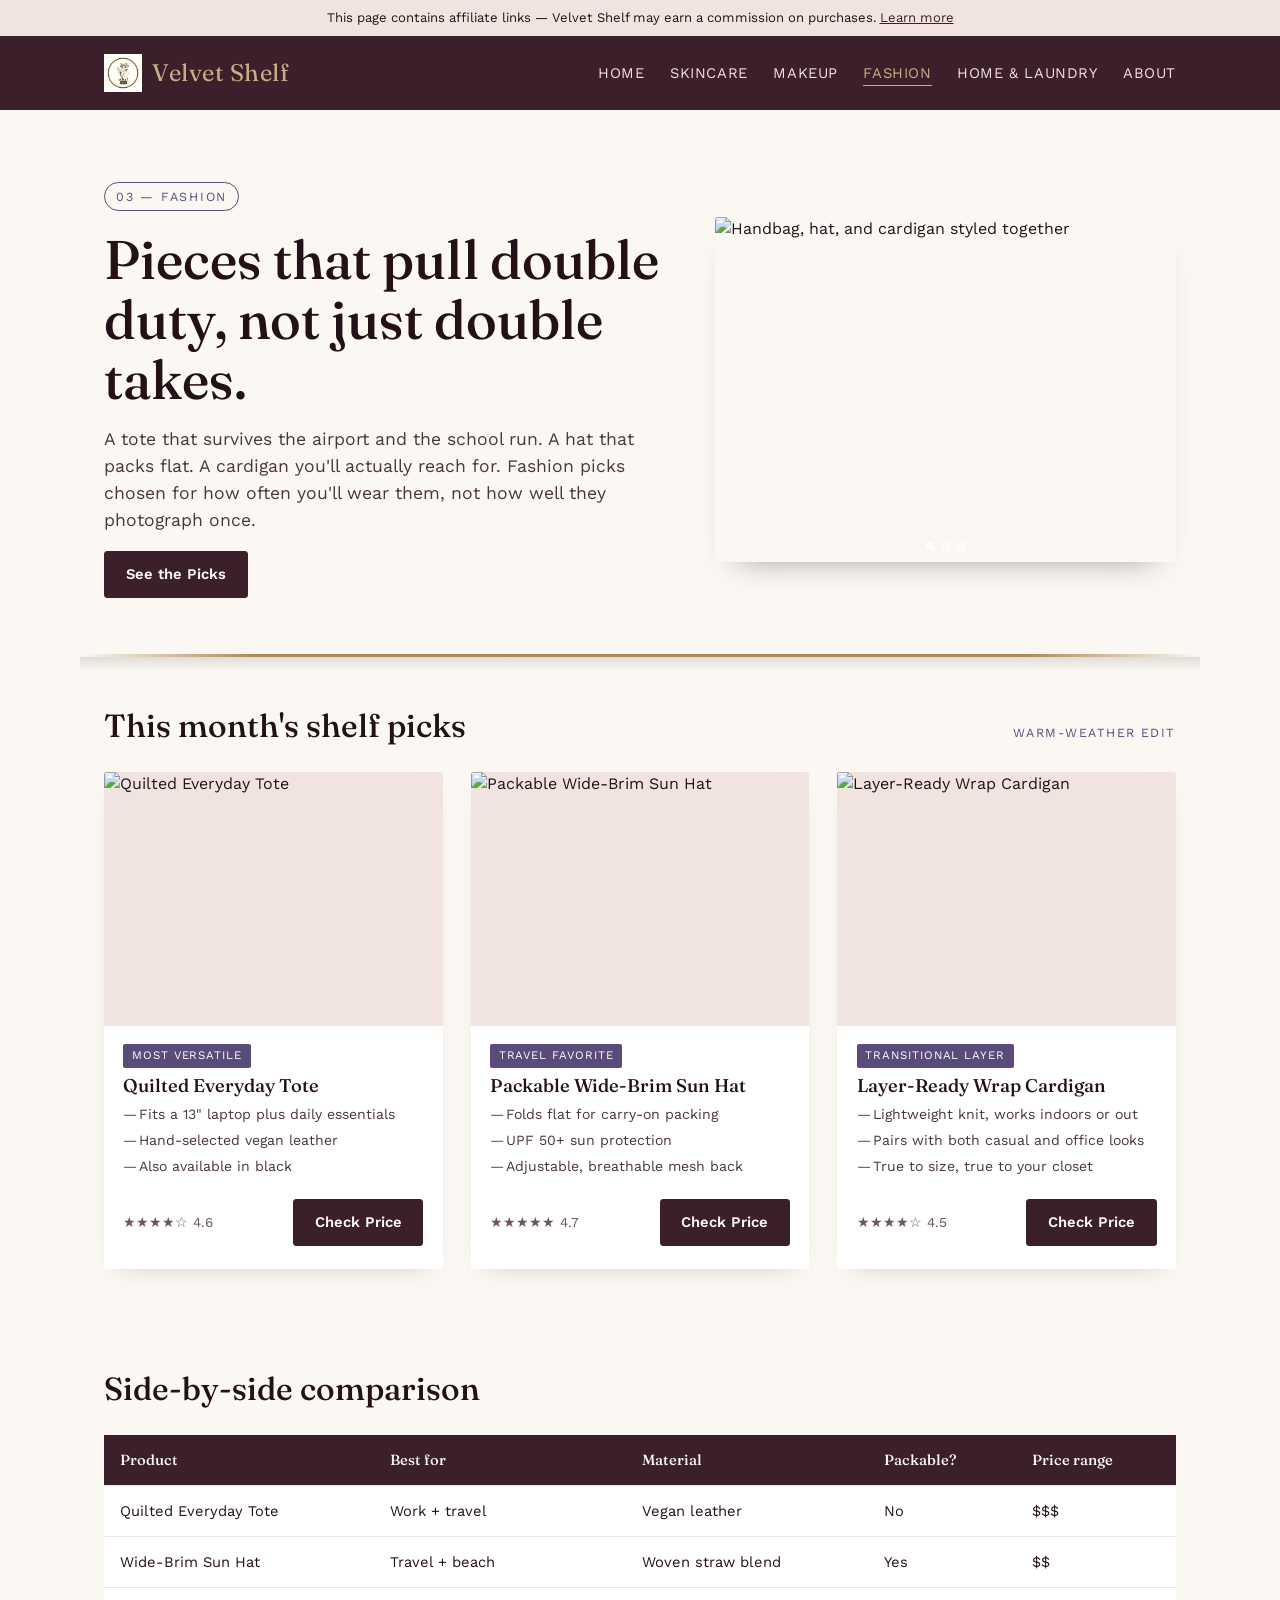
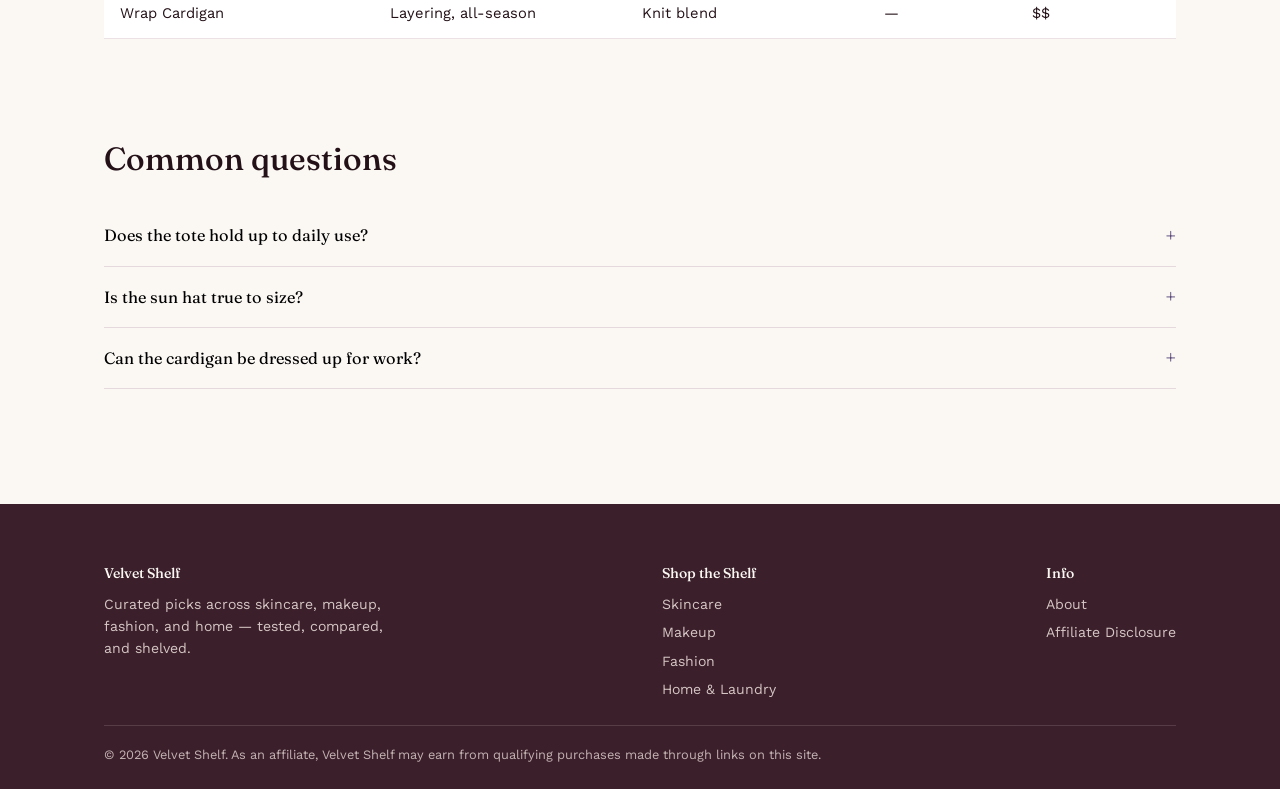
==== fashion.html @ 4e0bd6f6 "initial upload." ====
<!DOCTYPE html>
<html lang="en">
<head>
<meta charset="UTF-8">
<meta name="viewport" content="width=device-width, initial-scale=1.0">
<title>Women's Fashion Picks — Velvet Shelf</title>
<meta name="description" content="Velvet Shelf's tested fashion picks — everyday bags, versatile layers, and accessories built to last a season, not a scroll.">

<meta property="og:title" content="Women's Fashion Picks — Velvet Shelf">
<meta property="og:description" content="Tested fashion picks, compared side by side.">
<meta property="og:image" content="/images/og-fashion.jpg">
<meta property="og:url" content="https://www.velvetshelf.com/fashion.html">
<meta property="og:type" content="website">

<meta name="p:domain_verify" content="REPLACE_WITH_YOUR_PINTEREST_CODE">

<script type="application/ld+json">
{
  "@context": "https://schema.org",
  "@type": "ItemList",
  "name": "Velvet Shelf Fashion Picks",
  "itemListElement": [
    { "@type": "Product", "position": 1, "name": "Quilted Everyday Tote" },
    { "@type": "Product", "position": 2, "name": "Packable Wide-Brim Sun Hat" },
    { "@type": "Product", "position": 3, "name": "Layer-Ready Wrap Cardigan" }
  ]
}
</script>

<link rel="stylesheet" href="/css/style.css">
</head>
<body class="niche-fashion" data-niche="fashion">

<div class="disclosure-banner">
  This page contains affiliate links — Velvet Shelf may earn a commission on purchases. <a href="/disclosure.html">Learn more</a>
</div>

<header class="site-header">
  <div class="wrap">
    <a href="/index.html" class="logo">
      <img src="/images/logo.png" alt="" class="logo-mark" onerror="this.style.display='none'">
      <span class="logo-text">Velvet <span>Shelf</span></span>
    </a>
    <button class="nav-toggle" aria-expanded="false" aria-controls="main-nav">Menu</button>
    <nav class="main-nav" id="main-nav">
      <ul>
        <li><a href="/index.html">Home</a></li>
        <li><a href="/skincare.html">Skincare</a></li>
        <li><a href="/makeup.html">Makeup</a></li>
        <li><a href="/fashion.html" aria-current="page">Fashion</a></li>
        <li><a href="/laundry.html">Home &amp; Laundry</a></li>
        <li><a href="/about.html">About</a></li>
      </ul>
    </nav>
  </div>
</header>

<section class="hero">
  <div class="wrap hero-grid">
    <div>
      <span class="eyebrow">03 — Fashion</span>
      <h1>Pieces that pull double duty, not just double takes.</h1>
      <p class="lede">A tote that survives the airport and the school run. A hat that packs flat. A cardigan you'll actually reach for. Fashion picks chosen for how often you'll wear them, not how well they photograph once.</p>
      <a href="#picks" class="btn">See the Picks</a>
    </div>
    <div class="hero-image hero-carousel" role="region" aria-roledescription="carousel" aria-label="Fashion gallery">
      <div class="hero-carousel-track">
        <div class="hero-carousel-slide">
          <img src="/images/fashion-hero-1.jpg" alt="Handbag, hat, and cardigan styled together" loading="lazy" width="640" height="480">
        </div>
        <div class="hero-carousel-slide">
          <img src="/images/fashion-hero-2.jpg" alt="Quilted tote styled with everyday outfit pieces" loading="lazy" width="640" height="480">
        </div>
        <div class="hero-carousel-slide">
          <img src="/images/fashion-hero-3.jpg" alt="Wrap cardigan layered over a simple outfit" loading="lazy" width="640" height="480">
        </div>
      </div>
      <button class="carousel-arrow prev" type="button" aria-label="Previous image">&#8249;</button>
      <button class="carousel-arrow next" type="button" aria-label="Next image">&#8250;</button>
      <div class="carousel-dots" role="tablist" aria-label="Slide navigation">
        <button class="dot is-active" type="button" role="tab" aria-selected="true" aria-label="Slide 1"></button>
        <button class="dot" type="button" role="tab" aria-selected="false" aria-label="Slide 2"></button>
        <button class="dot" type="button" role="tab" aria-selected="false" aria-label="Slide 3"></button>
      </div>
    </div>
  </div>
</section>

<div class="shelf-line" aria-hidden="true"></div>

<section class="section" id="picks">
  <div class="wrap">
    <div class="section-head">
      <h2>This month's shelf picks</h2>
      <span class="tag">Warm-weather edit</span>
    </div>

    <div class="product-grid">

      <article class="product-card">
        <figure><img src="/images/product-tote.jpg" alt="Quilted Everyday Tote" loading="lazy"></figure>
        <div class="body">
          <span class="shelf-tag">Most versatile</span>
          <h3>Quilted Everyday Tote</h3>
          <ul class="benefits">
            <li>Fits a 13" laptop plus daily essentials</li>
            <li>Hand-selected vegan leather</li>
            <li>Also available in black</li>
          </ul>
          <div class="price-row">
            <span class="rating">★★★★☆ 4.6</span>
            <a class="btn" rel="sponsored noopener" target="_blank" data-product="Quilted Everyday Tote" data-niche="fashion" href="https://example.com/affiliate/quilted-tote">Check Price</a>
          </div>
        </div>
      </article>

      <article class="product-card">
        <figure><img src="/images/product-sun-hat.jpg" alt="Packable Wide-Brim Sun Hat" loading="lazy"></figure>
        <div class="body">
          <span class="shelf-tag">Travel favorite</span>
          <h3>Packable Wide-Brim Sun Hat</h3>
          <ul class="benefits">
            <li>Folds flat for carry-on packing</li>
            <li>UPF 50+ sun protection</li>
            <li>Adjustable, breathable mesh back</li>
          </ul>
          <div class="price-row">
            <span class="rating">★★★★★ 4.7</span>
            <a class="btn" rel="sponsored noopener" target="_blank" data-product="Packable Wide-Brim Sun Hat" data-niche="fashion" href="https://example.com/affiliate/sun-hat">Check Price</a>
          </div>
        </div>
      </article>

      <article class="product-card">
        <figure><img src="/images/product-cardigan.jpg" alt="Layer-Ready Wrap Cardigan" loading="lazy"></figure>
        <div class="body">
          <span class="shelf-tag">Transitional layer</span>
          <h3>Layer-Ready Wrap Cardigan</h3>
          <ul class="benefits">
            <li>Lightweight knit, works indoors or out</li>
            <li>Pairs with both casual and office looks</li>
            <li>True to size, true to your closet</li>
          </ul>
          <div class="price-row">
            <span class="rating">★★★★☆ 4.5</span>
            <a class="btn" rel="sponsored noopener" target="_blank" data-product="Layer-Ready Wrap Cardigan" data-niche="fashion" href="https://example.com/affiliate/wrap-cardigan">Check Price</a>
          </div>
        </div>
      </article>

    </div>
  </div>
</section>

<section class="section">
  <div class="wrap">
    <div class="section-head"><h2>Side-by-side comparison</h2></div>
    <div class="compare-table-wrap">
      <table class="compare">
        <thead>
          <tr><th>Product</th><th>Best for</th><th>Material</th><th>Packable?</th><th>Price range</th></tr>
        </thead>
        <tbody>
          <tr><td>Quilted Everyday Tote</td><td>Work + travel</td><td>Vegan leather</td><td>No</td><td>$$$</td></tr>
          <tr><td>Wide-Brim Sun Hat</td><td>Travel + beach</td><td>Woven straw blend</td><td>Yes</td><td>$$</td></tr>
          <tr><td>Wrap Cardigan</td><td>Layering, all-season</td><td>Knit blend</td><td>—</td><td>$$</td></tr>
        </tbody>
      </table>
    </div>
  </div>
</section>

<section class="section">
  <div class="wrap">
    <div class="section-head"><h2>Common questions</h2></div>

    <div class="faq-item" data-open="false">
      <button class="faq-q" aria-expanded="false"><span>Does the tote hold up to daily use?</span><span class="icon">+</span></button>
      <div class="faq-a"><p>The quilted construction is designed for daily wear, with reinforced handles and stitching at stress points — it's built as a workhorse bag, not an occasional-use piece.</p></div>
    </div>
    <div class="faq-item" data-open="false">
      <button class="faq-q" aria-expanded="false"><span>Is the sun hat true to size?</span><span class="icon">+</span></button>
      <div class="faq-a"><p>It comes with an adjustable inner band, so it fits a range of head sizes comfortably rather than requiring an exact size match.</p></div>
    </div>
    <div class="faq-item" data-open="false">
      <button class="faq-q" aria-expanded="false"><span>Can the cardigan be dressed up for work?</span><span class="icon">+</span></button>
      <div class="faq-a"><p>Yes — the knit is fine enough to layer over blouses for office wear, while also working casually over a t-shirt on weekends.</p></div>
    </div>
  </div>
</section>

<div class="sticky-cta">
  <div class="wrap" style="display:flex; justify-content:space-between; align-items:center; gap:1rem;">
    <span style="color:#F1E4E0; font-size:0.9rem;">Shop this month's fashion edit</span>
    <a href="#picks" class="btn" style="background:var(--accent-fashion); border-color:var(--accent-fashion);">View Picks</a>
  </div>
</div>

<footer class="site-footer">
  <div class="wrap">
    <div class="cols">
      <div>
        <h4>Velvet Shelf</h4>
        <p style="max-width:32ch; opacity:0.85;">Curated picks across skincare, makeup, fashion, and home — tested, compared, and shelved.</p>
      </div>
      <div>
        <h4>Shop the Shelf</h4>
        <ul>
          <li><a href="/skincare.html">Skincare</a></li>
          <li><a href="/makeup.html">Makeup</a></li>
          <li><a href="/fashion.html">Fashion</a></li>
          <li><a href="/laundry.html">Home &amp; Laundry</a></li>
        </ul>
      </div>
      <div>
        <h4>Info</h4>
        <ul>
          <li><a href="/about.html">About</a></li>
          <li><a href="/disclosure.html">Affiliate Disclosure</a></li>
        </ul>
      </div>
    </div>
    <div class="fine-print">© 2026 Velvet Shelf. As an affiliate, Velvet Shelf may earn from qualifying purchases made through links on this site.</div>
  </div>
</footer>

<script src="/js/main.js"></script>
</body>
</html>
---- css/style.css ----
/* ==========================================================================
   VELVET SHELF — shared stylesheet
   Design concept: a curated display shelf. Each niche is a different
   "section" of the shelf with its own accent, sitting on a shared
   velvet/brass system. The recurring "shelf line" (brass rule + soft
   shadow) is the signature element tying every page together.
   ========================================================================== */

@import url('https://fonts.googleapis.com/css2?family=Fraunces:opsz,wght@9..144,400;9..144,500;9..144,600&family=Work+Sans:wght@400;500;600&display=swap');

:root {
  /* Core palette */
  --velvet:      #3B1F2B; /* deep plum-wine, primary dark */
  --velvet-ink:  #241118; /* near-black warm ink for body text */
  --blush:       #F1E4E0; /* soft blush surface */
  --cream:       #FBF8F4; /* page background */
  --brass:       #B08D57; /* brass/hardware accent, shared signature color */
  --brass-dim:   #C9AE85;

  /* Section accents — one per niche, "different shelf, same wood" */
  --accent-skincare: #7C8B6F; /* muted sage */
  --accent-makeup:   #A65C5C; /* dusty rose-brick */
  --accent-fashion:  #5B4B7A; /* soft aubergine */
  --accent-laundry:  #4C6B7A; /* dusty slate blue */

  --font-display: 'Fraunces', Georgia, serif;
  --font-body: 'Work Sans', -apple-system, sans-serif;

  --radius: 3px;
  --shelf-shadow: 0 18px 30px -22px rgba(36, 17, 24, 0.45);
}

/* ---------- Reset ---------- */
*, *::before, *::after { box-sizing: border-box; }
html { scroll-behavior: smooth; }
body {
  margin: 0;
  font-family: var(--font-body);
  color: var(--velvet-ink);
  background: var(--cream);
  line-height: 1.55;
  -webkit-font-smoothing: antialiased;
}
img { max-width: 100%; display: block; }
a { color: inherit; }
h1, h2, h3 { font-family: var(--font-display); margin: 0; line-height: 1.1; }
p { margin: 0 0 1rem; }
ul { margin: 0; padding: 0; }
button { font-family: inherit; cursor: pointer; }

:focus-visible {
  outline: 2px solid var(--brass);
  outline-offset: 3px;
}

@media (prefers-reduced-motion: reduce) {
  * { animation-duration: 0.001ms !important; transition-duration: 0.001ms !important; }
}

.wrap {
  max-width: 1120px;
  margin: 0 auto;
  padding: 0 1.5rem;
}

/* ---------- Shelf line — signature divider ---------- */
.shelf-line {
  position: relative;
  height: 3px;
  background: linear-gradient(90deg, transparent, var(--brass) 15%, var(--brass) 85%, transparent);
  margin: 0 auto;
  max-width: 1120px;
}
.shelf-line::after {
  content: "";
  position: absolute;
  top: 3px; left: 0; right: 0;
  height: 14px;
  background: linear-gradient(180deg, rgba(36,17,24,0.12), transparent);
}

/* ---------- Header ---------- */
.site-header {
  background: var(--velvet);
  color: var(--blush);
  padding: 1.1rem 0;
}
.site-header .wrap {
  display: flex;
  align-items: center;
  justify-content: space-between;
  gap: 1rem;
}
.site-header {
  transition: box-shadow 0.25s ease;
}
.site-header.is-scrolled {
  box-shadow: 0 12px 24px -18px rgba(0,0,0,0.55);
}
.logo {
  display: flex;
  align-items: center;
  gap: 0.65rem;
  font-family: var(--font-display);
  font-size: 1.5rem;
  color: var(--cream);
  text-decoration: none;
  letter-spacing: 0.02em;
}
/* Reserved space for the Velvet Shelf logo image — drop your file at
   /images/logo.png (or update the src below) and it will appear here
   automatically. Until then this space stays empty and the wordmark
   carries the header on its own. */
.logo-mark {
  display: block;
  height: 38px;
  width: 38px;
  object-fit: contain;
  flex-shrink: 0;
}
.logo-mark[src=""],
.logo-mark:not([src]) {
  display: none;
}
.logo-text { line-height: 1; }
.logo span { color: var(--brass-dim); }

.nav-toggle {
  display: none;
  background: none;
  border: 1px solid var(--brass-dim);
  color: var(--cream);
  padding: 0.4rem 0.7rem;
  border-radius: var(--radius);
}

.main-nav ul {
  display: flex;
  gap: 1.6rem;
  list-style: none;
}
.main-nav a {
  text-decoration: none;
  font-size: 0.92rem;
  letter-spacing: 0.04em;
  text-transform: uppercase;
  color: var(--blush);
  border-bottom: 1px solid transparent;
  padding-bottom: 3px;
  transition: border-color 0.2s ease, color 0.2s ease;
}
.main-nav a:hover,
.main-nav a[aria-current="page"] {
  color: var(--brass-dim);
  border-color: var(--brass-dim);
}

@media (max-width: 720px) {
  .nav-toggle { display: inline-block; }
  .main-nav {
    display: none;
    width: 100%;
  }
  .main-nav.open { display: block; }
  .site-header .wrap { flex-wrap: wrap; }
  .main-nav ul {
    flex-direction: column;
    gap: 0.9rem;
    padding: 1rem 0 0.3rem;
  }
}

/* ---------- Disclosure banner ---------- */
.disclosure-banner {
  background: var(--blush);
  color: var(--velvet-ink);
  font-size: 0.82rem;
  text-align: center;
  padding: 0.5rem 1rem;
}
.disclosure-banner a { text-decoration: underline; color: var(--velvet); }

/* ---------- Hero ---------- */
.hero {
  padding: 4.5rem 0 3.5rem;
}
.hero .eyebrow {
  display: inline-block;
  font-size: 0.78rem;
  letter-spacing: 0.14em;
  text-transform: uppercase;
  color: var(--accent, var(--brass));
  border: 1px solid var(--accent, var(--brass));
  padding: 0.25rem 0.7rem;
  border-radius: 999px;
  margin-bottom: 1.2rem;
}
.hero h1 {
  font-size: clamp(2.1rem, 4.5vw, 3.4rem);
  font-weight: 500;
  max-width: 18ch;
  margin-bottom: 1rem;
}
.hero .lede {
  font-size: 1.1rem;
  max-width: 55ch;
  color: #4a3540;
}
.hero-grid {
  display: grid;
  grid-template-columns: 1.1fr 0.9fr;
  gap: 3rem;
  align-items: center;
}
.hero-image {
  border-radius: var(--radius);
  overflow: hidden;
  box-shadow: var(--shelf-shadow);
}
@media (max-width: 860px) {
  .hero-grid { grid-template-columns: 1fr; }
  .hero-image { order: -1; }
}

/* ---------- Hero image carousel ---------- */
.hero-carousel {
  position: relative;
  aspect-ratio: 4/3;
}
.hero-carousel-track {
  display: flex;
  height: 100%;
  transition: transform 0.55s ease;
}
.hero-carousel-slide {
  min-width: 100%;
  height: 100%;
}
.hero-carousel-slide img {
  width: 100%;
  height: 100%;
  object-fit: cover;
  display: block;
}
.carousel-arrow {
  position: absolute;
  top: 50%;
  transform: translateY(-50%);
  width: 34px;
  height: 34px;
  border-radius: 50%;
  border: none;
  background: rgba(36, 17, 24, 0.5);
  color: #fff;
  font-size: 1.3rem;
  line-height: 1;
  display: flex;
  align-items: center;
  justify-content: center;
  cursor: pointer;
  transition: background 0.2s ease, opacity 0.2s ease;
  opacity: 0;
}
.hero-carousel:hover .carousel-arrow,
.hero-carousel:focus-within .carousel-arrow {
  opacity: 1;
}
.carousel-arrow:hover { background: rgba(36, 17, 24, 0.8); }
.carousel-arrow.prev { left: 0.6rem; }
.carousel-arrow.next { right: 0.6rem; }
.carousel-dots {
  position: absolute;
  bottom: 0.8rem;
  left: 0;
  right: 0;
  display: flex;
  justify-content: center;
  gap: 0.45rem;
}
.carousel-dots .dot {
  width: 8px;
  height: 8px;
  padding: 0;
  border-radius: 50%;
  border: 1px solid rgba(255,255,255,0.9);
  background: rgba(255,255,255,0.35);
  cursor: pointer;
}
.carousel-dots .dot.is-active { background: #fff; }
@media (max-width: 860px) {
  .hero-carousel { aspect-ratio: 4/3; }
}

/* ---------- Card hover polish ---------- */
.product-card {
  transition: transform 0.2s ease, box-shadow 0.2s ease;
}
.product-card:hover {
  transform: translateY(-4px);
  box-shadow: 0 16px 28px -18px rgba(36,17,24,0.4);
}
.niche-card img {
  transition: transform 0.4s ease;
}
.niche-card:hover img {
  transform: scale(1.05);
}

/* ---------- Section titles ---------- */
.section {
  padding: 3.2rem 0;
}
.section-head {
  display: flex;
  align-items: baseline;
  justify-content: space-between;
  gap: 1rem;
  margin-bottom: 1.8rem;
  flex-wrap: wrap;
}
.section-head h2 {
  font-size: clamp(1.5rem, 3vw, 2rem);
  font-weight: 500;
}
.section-head .tag {
  font-size: 0.78rem;
  letter-spacing: 0.12em;
  text-transform: uppercase;
  color: var(--accent, var(--brass));
}

/* ---------- Product grid / cards ---------- */
.product-grid {
  display: grid;
  grid-template-columns: repeat(3, 1fr);
  gap: 1.75rem;
}
@media (max-width: 900px) { .product-grid { grid-template-columns: repeat(2, 1fr); } }
@media (max-width: 600px) { .product-grid { grid-template-columns: 1fr; } }

.product-card {
  background: #fff;
  border-radius: var(--radius);
  overflow: hidden;
  box-shadow: 0 10px 24px -18px rgba(36,17,24,0.35);
  display: flex;
  flex-direction: column;
}
.product-card figure { margin: 0; aspect-ratio: 4/3; overflow: hidden; background: var(--blush); }
.product-card img { width: 100%; height: 100%; object-fit: cover; }
.product-card .body { padding: 1.1rem 1.2rem 1.4rem; display: flex; flex-direction: column; gap: 0.5rem; flex: 1; }
.product-card .shelf-tag {
  align-self: flex-start;
  font-size: 0.72rem;
  letter-spacing: 0.08em;
  text-transform: uppercase;
  background: var(--accent, var(--brass));
  color: #fff;
  padding: 0.2rem 0.55rem;
  border-radius: 2px;
}
.product-card h3 { font-size: 1.15rem; font-weight: 500; }
.product-card .benefits { list-style: none; font-size: 0.88rem; color: #4a3540; }
.product-card .benefits li { padding-left: 1rem; position: relative; margin-bottom: 0.25rem; }
.product-card .benefits li::before {
  content: "—";
  position: absolute; left: 0; color: var(--accent, var(--brass));
}
.product-card .price-row {
  display: flex; align-items: center; justify-content: space-between;
  margin-top: auto;
  padding-top: 0.6rem;
}
.product-card .rating { font-size: 0.85rem; color: #6a5560; }

/* ---------- CTA button ---------- */
.btn {
  display: inline-block;
  font-size: 0.92rem;
  font-weight: 600;
  text-decoration: none;
  text-align: center;
  padding: 0.7rem 1.3rem;
  border-radius: var(--radius);
  background: var(--velvet);
  color: var(--cream);
  border: 1px solid var(--velvet);
  transition: background 0.2s ease, color 0.2s ease;
}
.btn:hover { background: var(--accent, var(--brass)); border-color: var(--accent, var(--brass)); }
.btn-outline {
  background: transparent;
  color: var(--velvet);
  border: 1px solid var(--velvet);
}
.btn-outline:hover { background: var(--velvet); color: var(--cream); }
.btn-block { display: block; width: 100%; }

/* ---------- Comparison table ---------- */
.compare-table-wrap { overflow-x: auto; }
table.compare {
  width: 100%;
  border-collapse: collapse;
  background: #fff;
  font-size: 0.92rem;
  min-width: 560px;
}
table.compare th, table.compare td {
  padding: 0.85rem 1rem;
  text-align: left;
  border-bottom: 1px solid #ece2e6;
}
table.compare thead th {
  background: var(--velvet);
  color: var(--cream);
  font-family: var(--font-display);
  font-weight: 500;
}
table.compare tbody tr:hover { background: var(--blush); }

/* ---------- FAQ accordion ---------- */
.faq-item {
  border-bottom: 1px solid #e6d9de;
}
.faq-q {
  width: 100%;
  background: none;
  border: none;
  text-align: left;
  padding: 1.1rem 0;
  font-size: 1.02rem;
  font-family: var(--font-display);
  display: flex;
  justify-content: space-between;
  align-items: center;
  gap: 1rem;
}
.faq-q .icon { color: var(--accent, var(--brass)); font-size: 1.3rem; transition: transform 0.2s ease; }
.faq-item[data-open="true"] .icon { transform: rotate(45deg); }
.faq-a {
  max-height: 0;
  overflow: hidden;
  transition: max-height 0.25s ease;
  color: #4a3540;
  font-size: 0.94rem;
}
.faq-a p { padding-bottom: 1.1rem; }

/* ---------- Niche nav cards (homepage) ---------- */
.niche-grid {
  display: grid;
  grid-template-columns: repeat(4, 1fr);
  gap: 1.5rem;
}
@media (max-width: 900px) { .niche-grid { grid-template-columns: repeat(2, 1fr); } }
@media (max-width: 560px) { .niche-grid { grid-template-columns: 1fr; } }
.niche-card {
  position: relative;
  border-radius: var(--radius);
  overflow: hidden;
  aspect-ratio: 3/4;
  text-decoration: none;
  color: #fff;
  display: flex;
  align-items: flex-end;
  box-shadow: var(--shelf-shadow);
}
.niche-card img { position: absolute; inset: 0; width: 100%; height: 100%; object-fit: cover; }
.niche-card::before {
  content: "";
  position: absolute; inset: 0;
  background: linear-gradient(0deg, rgba(36,17,24,0.85) 10%, rgba(36,17,24,0.05) 65%);
}
.niche-card .label {
  position: relative;
  padding: 1.2rem;
}
.niche-card .label .tag {
  display: block;
  font-size: 0.72rem;
  letter-spacing: 0.1em;
  text-transform: uppercase;
  color: var(--brass-dim);
  margin-bottom: 0.3rem;
}
.niche-card .label h3 { font-size: 1.3rem; font-weight: 500; }

/* ---------- Sticky mobile CTA ---------- */
.sticky-cta {
  position: fixed;
  left: 0; right: 0; bottom: 0;
  z-index: 40;
  background: var(--velvet);
  padding: 0.7rem 1rem;
  display: none;
  box-shadow: 0 -8px 20px rgba(0,0,0,0.2);
}
@media (max-width: 720px) {
  .sticky-cta.is-active { display: block; }
}

/* ---------- Footer ---------- */
.site-footer {
  background: var(--velvet);
  color: var(--blush);
  margin-top: 4rem;
  padding: 2.5rem 0 1.5rem;
  font-size: 0.88rem;
}
.site-footer .cols {
  display: flex;
  flex-wrap: wrap;
  gap: 2rem;
  justify-content: space-between;
  margin-bottom: 1.5rem;
}
.site-footer h4 {
  font-family: var(--font-display);
  color: var(--cream);
  font-weight: 500;
  margin-bottom: 0.6rem;
}
.site-footer ul { list-style: none; display: flex; flex-direction: column; gap: 0.4rem; }
.site-footer a { text-decoration: none; color: var(--blush); opacity: 0.85; }
.site-footer a:hover { opacity: 1; text-decoration: underline; }
.site-footer .fine-print {
  border-top: 1px solid rgba(241,228,224,0.2);
  padding-top: 1.2rem;
  opacity: 0.75;
  font-size: 0.8rem;
}

/* ---------- Per-niche accent mapping ---------- */
body.niche-skincare { --accent: var(--accent-skincare); }
body.niche-makeup   { --accent: var(--accent-makeup); }
body.niche-fashion  { --accent: var(--accent-fashion); }
body.niche-laundry  { --accent: var(--accent-laundry); }

/* ---------- Utility ---------- */
.text-center { text-align: center; }
.mt-0 { margin-top: 0; }
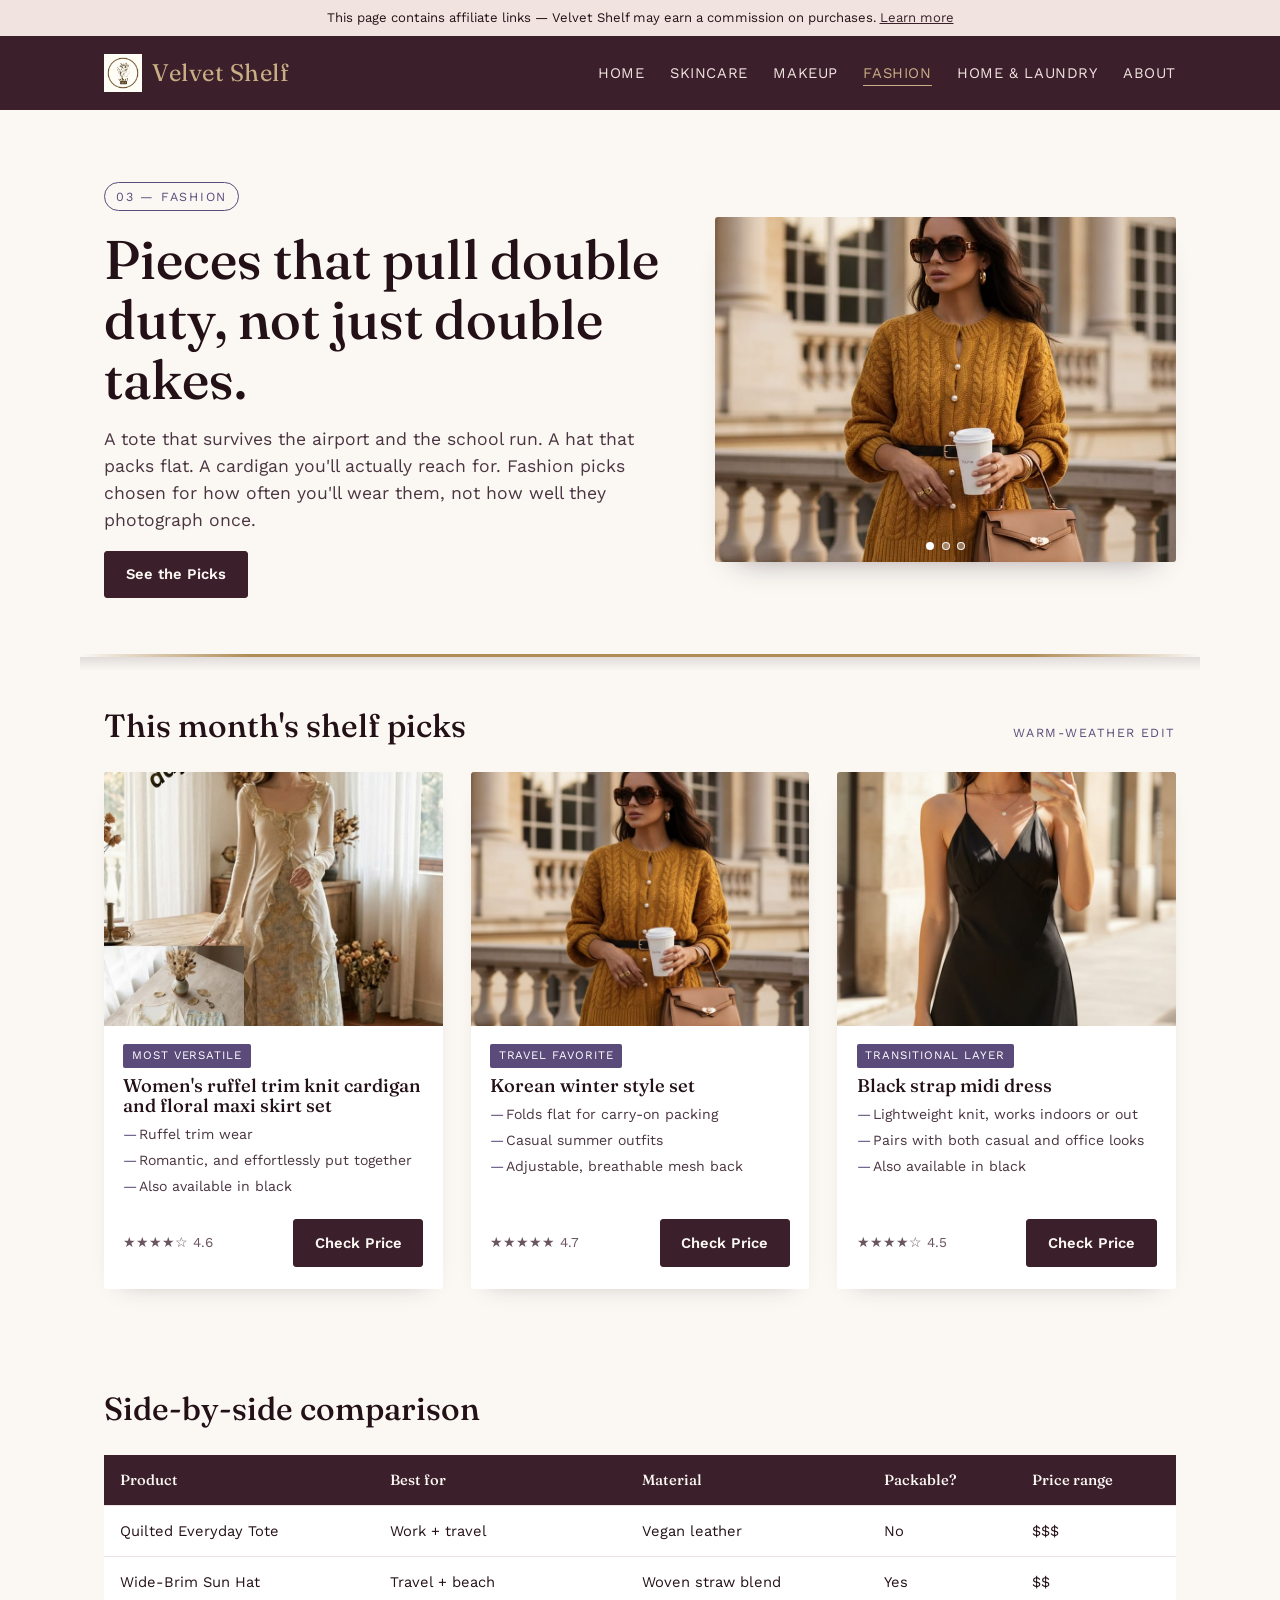
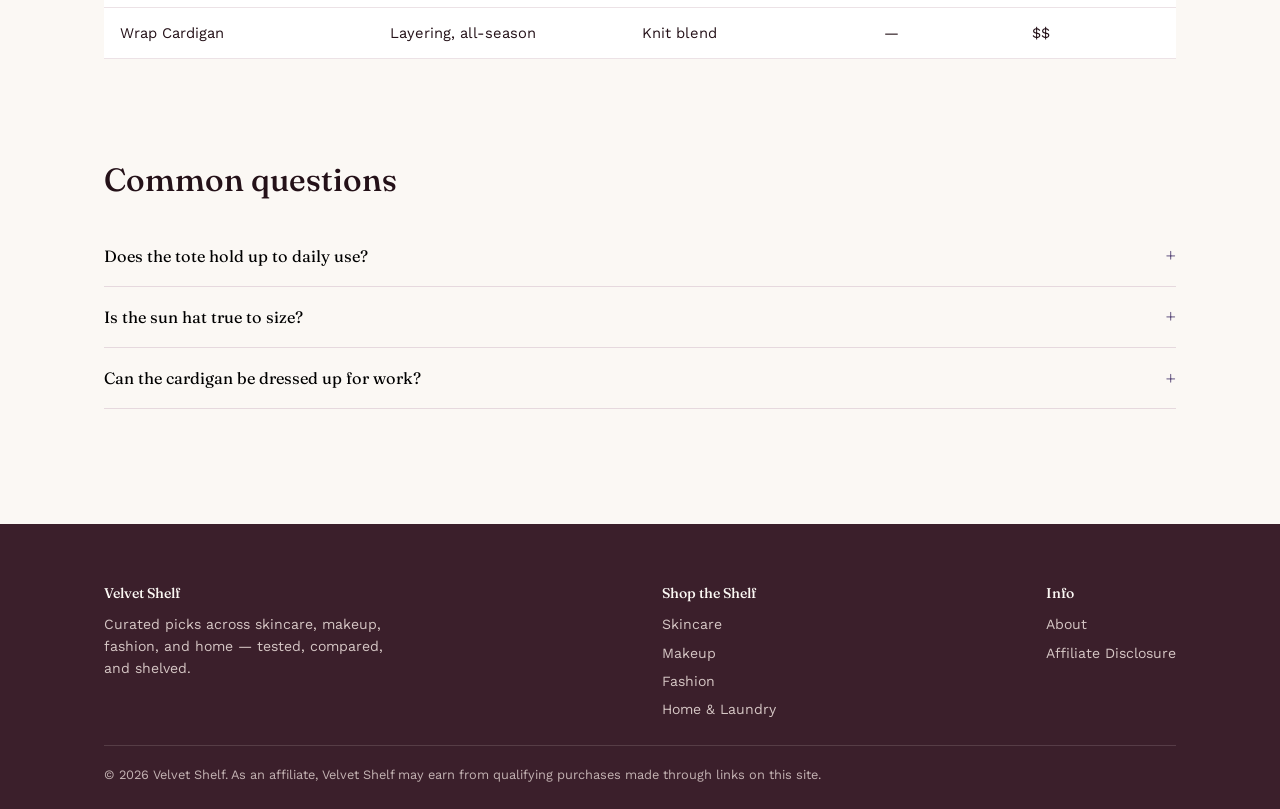
==== commit 26648c7c: "Update fashion.html" ====
--- a/fashion.html
+++ b/fashion.html
@@ -66,13 +66,13 @@
     <div class="hero-image hero-carousel" role="region" aria-roledescription="carousel" aria-label="Fashion gallery">
       <div class="hero-carousel-track">
         <div class="hero-carousel-slide">
-          <img src="/images/fashion-hero-1.jpg" alt="Handbag, hat, and cardigan styled together" loading="lazy" width="640" height="480">
+          <img src="/images/hero-home-1.jpg" alt="Handbag, hat, and cardigan styled together" loading="lazy" width="640" height="480">
         </div>
         <div class="hero-carousel-slide">
-          <img src="/images/fashion-hero-2.jpg" alt="Quilted tote styled with everyday outfit pieces" loading="lazy" width="640" height="480">
+          <img src="/images/fashion outfits image 8.jpg" alt="Quilted tote styled with everyday outfit pieces" loading="lazy" width="640" height="480">
         </div>
         <div class="hero-carousel-slide">
-          <img src="/images/fashion-hero-3.jpg" alt="Wrap cardigan layered over a simple outfit" loading="lazy" width="640" height="480">
+          <img src="/images/fashion outfits image 7.jpg" alt="Wrap cardigan layered over a simple outfit" loading="lazy" width="640" height="480">
         </div>
       </div>
       <button class="carousel-arrow prev" type="button" aria-label="Previous image">&#8249;</button>
@@ -98,52 +98,52 @@
     <div class="product-grid">
 
       <article class="product-card">
-        <figure><img src="/images/product-tote.jpg" alt="Quilted Everyday Tote" loading="lazy"></figure>
+        <figure><img src="/images/fashion outfits image 1.jpg" alt="Quilted Everyday Tote" loading="lazy"></figure>
         <div class="body">
           <span class="shelf-tag">Most versatile</span>
-          <h3>Quilted Everyday Tote</h3>
+          <h3>Women's ruffel trim knit cardigan and floral maxi skirt set</h3>
           <ul class="benefits">
-            <li>Fits a 13" laptop plus daily essentials</li>
-            <li>Hand-selected vegan leather</li>
+            <li>Ruffel trim wear</li>
+            <li>Romantic, and effortlessly put together</li>
             <li>Also available in black</li>
           </ul>
           <div class="price-row">
             <span class="rating">★★★★☆ 4.6</span>
-            <a class="btn" rel="sponsored noopener" target="_blank" data-product="Quilted Everyday Tote" data-niche="fashion" href="https://example.com/affiliate/quilted-tote">Check Price</a>
+            <a class="btn" rel="sponsored noopener" target="_blank" data-product="Quilted Everyday Tote" data-niche="fashion" href="https://s.click.aliexpress.com/e/_c2vxoTqB">Check Price</a>
           </div>
         </div>
       </article>
 
       <article class="product-card">
-        <figure><img src="/images/product-sun-hat.jpg" alt="Packable Wide-Brim Sun Hat" loading="lazy"></figure>
+        <figure><img src="/images/hero-home-1.jpg" alt="Packable Wide-Brim Sun Hat" loading="lazy"></figure>
         <div class="body">
           <span class="shelf-tag">Travel favorite</span>
-          <h3>Packable Wide-Brim Sun Hat</h3>
+          <h3>Korean winter style set</h3>
           <ul class="benefits">
             <li>Folds flat for carry-on packing</li>
-            <li>UPF 50+ sun protection</li>
+            <li>Casual summer outfits</li>
             <li>Adjustable, breathable mesh back</li>
           </ul>
           <div class="price-row">
             <span class="rating">★★★★★ 4.7</span>
-            <a class="btn" rel="sponsored noopener" target="_blank" data-product="Packable Wide-Brim Sun Hat" data-niche="fashion" href="https://example.com/affiliate/sun-hat">Check Price</a>
+            <a class="btn" rel="sponsored noopener" target="_blank" data-product="Packable Wide-Brim Sun Hat" data-niche="fashion" href="https://s.click.aliexpress.com/e/_c2xzIC5v">Check Price</a>
           </div>
         </div>
       </article>
 
       <article class="product-card">
-        <figure><img src="/images/product-cardigan.jpg" alt="Layer-Ready Wrap Cardigan" loading="lazy"></figure>
+        <figure><img src="/images/niche-fashion.jpg" alt="Layer-Ready Wrap Cardigan" loading="lazy"></figure>
         <div class="body">
           <span class="shelf-tag">Transitional layer</span>
-          <h3>Layer-Ready Wrap Cardigan</h3>
+          <h3>Black strap midi dress</h3>
           <ul class="benefits">
             <li>Lightweight knit, works indoors or out</li>
             <li>Pairs with both casual and office looks</li>
-            <li>True to size, true to your closet</li>
+            <li>Also available in black </li>
           </ul>
           <div class="price-row">
             <span class="rating">★★★★☆ 4.5</span>
-            <a class="btn" rel="sponsored noopener" target="_blank" data-product="Layer-Ready Wrap Cardigan" data-niche="fashion" href="https://example.com/affiliate/wrap-cardigan">Check Price</a>
+            <a class="btn" rel="sponsored noopener" target="_blank" data-product="Layer-Ready Wrap Cardigan" data-niche="fashion" href="https://s.click.aliexpress.com/e/_c3CkxuDz">Check Price</a>
           </div>
         </div>
       </article>
